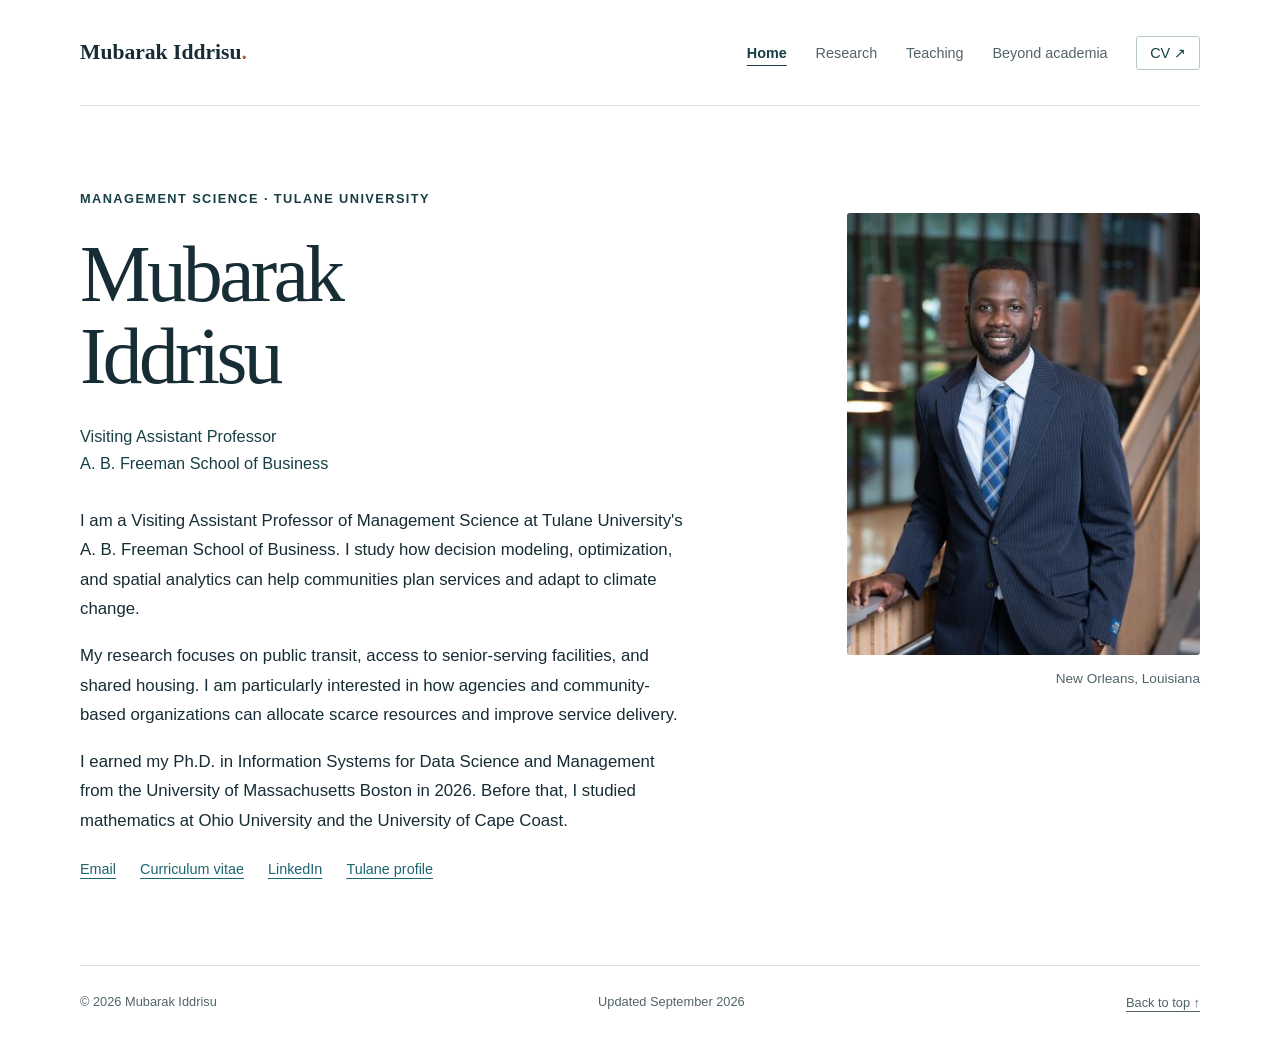
==== index.html @ e4997636 "Add files via upload" ====
<!doctype html>
<html lang="en">
<head>
  <meta charset="utf-8">
  <meta name="viewport" content="width=device-width, initial-scale=1">
  <title>Mubarak Iddrisu | Research &amp; Teaching</title>
  <meta name="description" content="Mubarak Iddrisu is a Visiting Assistant Professor of Management Science at Tulane University. Research in decision modeling, climate adaptation, transit accessibility, and shared housing.">
  <meta name="theme-color" content="#173f45">
  <link rel="icon" type="image/svg+xml" href="data:image/svg+xml,%3Csvg xmlns='http://www.w3.org/2000/svg' viewBox='0 0 32 32'%3E%3Crect width='32' height='32' rx='5' fill='%23173f45'/%3E%3Ctext x='16' y='22' text-anchor='middle' font-family='Georgia' font-size='19' fill='white'%3EM%3C/text%3E%3C/svg%3E">
  <link rel="stylesheet" href="styles.css">
  <script defer src="app.js"></script>
</head>
<body data-page="home">
  <a class="skip-link" href="#main">Skip to content</a>
  <header class="site-header">
    <a class="wordmark" href="index.html" aria-label="Mubarak Iddrisu, home">Mubarak Iddrisu<span class="wordmark-period">.</span></a>
    <nav aria-label="Main navigation">
      <a href="index.html" aria-current="page">Home</a><a href="research.html">Research</a><a href="teaching.html">Teaching</a><a href="hobbies.html">Beyond academia</a>
      <a class="nav-cv" href="Mubarak-Iddrisu-CV.pdf">CV <span aria-hidden="true">↗</span></a>
    </nav>
  </header>
  <main id="main">
    <section class="intro" id="about" aria-labelledby="name">
      <div class="intro-copy">
        <p class="eyebrow">Management science · Tulane University</p>
        <h1 id="name">Mubarak<br> Iddrisu</h1>
        <p class="role">Visiting Assistant Professor<br>A. B. Freeman School of Business</p>
        <div id="biography">
          <p>I study how decision modeling, optimization, and spatial analytics can help communities plan services and adapt to climate change.</p>
          <p>My research focuses on public transit, access to senior-serving facilities, and shared housing. I earned my Ph.D. from the University of Massachusetts Boston in 2026.</p>
        </div>
        <div class="contact-links" id="contact-links"><a href="mailto:middrisu@tulane.edu">Email</a><a href="https://freeman.tulane.edu/faculty-research/management-science/mubarak-iddrisu">Tulane profile</a><a href="Mubarak-Iddrisu-CV.pdf">Curriculum vitae</a></div>
      </div>
      <figure class="portrait-block"><img src="portrait.jpg" width="720" height="900" alt="Mubarak Iddrisu" fetchpriority="high"><figcaption>New Orleans, Louisiana</figcaption></figure>
    </section>
    <noscript><p class="noscript">For my complete research and teaching record, <a href="Mubarak-Iddrisu-CV.pdf">download my CV</a>. Enable JavaScript to view all page content.</p></noscript>
    <p id="content-error" class="noscript" role="status" hidden>Some content could not be loaded. Please refresh, or <a href="Mubarak-Iddrisu-CV.pdf">read my CV</a>.</p>
  </main>
  <footer><p>© <span id="copyright-year">2026</span> Mubarak Iddrisu</p><p id="updated">Updated September 2026</p><a href="#main">Back to top ↑</a></footer>
</body>
</html>
---- styles.css ----
:root{color-scheme:light;--ink:#172d35;--accent:#173f45;--link:#1d6571;--muted:#52636a;--line:#dce2e4;--paper:#fff;--wash:#f3f6f7;font-family:Arial,Helvetica,sans-serif;font-size:16px;color:var(--ink);background:var(--paper)}
*{box-sizing:border-box}html{scroll-behavior:smooth;scroll-padding-top:2rem}body{margin:0}a{color:var(--link);text-decoration-thickness:1px;text-underline-offset:4px}a:hover{color:var(--ink)}a:focus-visible,button:focus-visible,summary:focus-visible{outline:3px solid #bb713b;outline-offset:5px}p{margin:0 0 1.1rem;line-height:1.75}button{font:inherit}.skip-link{position:absolute;left:1rem;top:-5rem;z-index:5;padding:.8rem;background:#fff}.skip-link:focus{top:.6rem}.site-header,main,footer{width:min(1120px,calc(100% - 80px));margin-inline:auto}.site-header{display:flex;align-items:center;justify-content:space-between;gap:2rem;min-height:106px;border-bottom:1px solid var(--line)}.wordmark{font-family:Georgia,serif;font-size:1.35rem;font-weight:bold;text-decoration:none;color:var(--ink);white-space:nowrap}.wordmark-period{color:#ae622c}nav{display:flex;align-items:center;gap:1.8rem;flex-wrap:wrap}nav a{color:var(--muted);text-decoration:none;font-size:.9rem;padding:.4rem 0}nav a:hover,nav a[aria-current="page"]{color:var(--accent);text-decoration:underline}nav .nav-cv{color:var(--accent);border:1px solid #b6c8cc;padding:.5rem .8rem;border-radius:3px}.intro{display:grid;grid-template-columns:minmax(0,1.5fr) minmax(0,.8fr);gap:6.5rem;align-items:start;padding:82px 0 88px}.eyebrow{font-size:.8rem;letter-spacing:.11em;text-transform:uppercase;font-weight:600;color:var(--accent);margin:0 0 1.5rem}h1,h2,h3{font-family:Georgia,'Times New Roman',serif;font-weight:400}h1{font-size:clamp(3.5rem,6.2vw,5.1rem);line-height:1.03;letter-spacing:-.045em;margin:0 0 1.6rem}h2{font-size:2.45rem;line-height:1.15;letter-spacing:-.025em;margin:0}h3{font-size:1.3rem;line-height:1.45;margin:0 0 .7rem}.role{font-size:1.02rem;line-height:1.65;color:var(--accent);margin-bottom:1.8rem}#biography{max-width:605px;font-size:1.05rem}.contact-links{display:flex;flex-wrap:wrap;gap:.8rem 1.5rem;margin-top:1.6rem;font-size:.9rem}.portrait-block{margin:25px 0 0}.portrait-block img{display:block;width:100%;height:auto;aspect-ratio:4/5;object-fit:cover;object-position:center 34%;border-radius:3px}.portrait-block figcaption{font-size:.85rem;color:var(--muted);margin-top:1rem;text-align:right}.content-section{display:grid;grid-template-columns:230px minmax(0,1fr);gap:50px;border-top:1px solid var(--line);padding:60px 0 66px}.section-index{color:var(--muted);font-size:.8rem;letter-spacing:.1em;margin-bottom:1rem}.section-intro{font-size:1.075rem;margin-bottom:2rem;max-width:730px}.research-group+.research-group{margin-top:2.5rem}.group-label{font-family:Arial,Helvetica,sans-serif;font-size:.82rem;letter-spacing:.07em;text-transform:uppercase;color:var(--accent);font-weight:600;margin-bottom:1.4rem}.paper{margin-bottom:1.8rem;padding-bottom:1.6rem;border-bottom:1px solid var(--line)}.paper:last-child{margin-bottom:0;padding-bottom:0;border-bottom:0}.paper h3{font-family:Georgia,serif;font-size:1.18rem;line-height:1.55;font-weight:400;margin:0 0 .5rem}.paper .authors{font-size:.92rem;line-height:1.6;color:var(--muted);margin:0 0 .3rem}.paper .paper-meta{font-size:.85rem;color:var(--accent);margin:0;line-height:1.5}.current-courses{border-left:3px solid var(--accent);padding:4px 0 4px 1.5rem;margin-bottom:2.6rem}.institution-heading{display:flex;flex-wrap:wrap;align-items:baseline;justify-content:space-between;gap:.4rem 1rem;margin-bottom:1rem}.institution-heading h2{margin:0}.term{font-size:.85rem;color:var(--muted)}.course-list{list-style:none;padding:0;margin:0}.course-list li{margin-bottom:1rem;line-height:1.6}.course-list li:last-child{margin-bottom:0}.course-code{color:var(--accent);font-size:.85rem;display:inline-block;margin-right:.5rem}.course-title{font-size:1rem}.course-meta{display:block;font-size:.875rem;color:var(--muted);line-height:1.6;margin-top:.15rem}.teaching-history summary{font-family:Georgia,serif;font-size:1.4rem;cursor:pointer;padding:.2rem 0 1.4rem}.past-institution{padding:1.6rem 0;border-top:1px solid var(--line)}.past-institution:last-child{padding-bottom:0}.reviews{background:var(--wash);border-top:2px solid var(--accent);padding:1.6rem 1.8rem;margin-top:2.5rem}.reviews-heading{display:flex;align-items:baseline;justify-content:space-between;gap:1rem;flex-wrap:wrap}.reviews-heading button{background:var(--paper);color:var(--accent);border:1px solid #8aa6ae;border-radius:3px;padding:.55rem .7rem;font-size:.875rem;cursor:pointer}.reviews-heading button:hover{background:#e5ecef}.review-context{font-size:.85rem;color:var(--muted)}.reviews figure{margin:0}.reviews blockquote{font-family:Georgia,serif;font-size:1.18rem;line-height:1.75;margin:1.4rem 0 1rem}.reviews figcaption{font-size:.875rem;color:var(--muted)}.interest{display:grid;grid-template-columns:135px minmax(0,1fr);gap:1.5rem;padding:1.5rem 0;border-top:1px solid var(--line)}.interest h2{font-size:1.2rem}.interest p{margin:0;font-size:1rem}.interest:first-child{padding-top:0;border-top:0}.noscript{padding:1.5rem;background:var(--wash)}footer{display:flex;align-items:center;justify-content:space-between;flex-wrap:wrap;gap:.5rem 1.5rem;border-top:1px solid var(--line);padding:1.6rem 0 2.5rem;color:var(--muted);font-size:.8rem}footer p{margin:0}footer a{color:var(--muted)}[hidden]{display:none!important}
@media(min-width:1100px){.section-heading{align-self:start;position:sticky;top:2rem}}
@media(max-width:950px){.site-header{align-items:flex-start;flex-direction:column;gap:1rem;padding:1.5rem 0}nav{gap:1.2rem}.intro{gap:3rem;padding:55px 0 60px;grid-template-columns:minmax(0,1.45fr) minmax(0,.8fr)}.content-section{grid-template-columns:180px minmax(0,1fr);gap:30px}.interest{grid-template-columns:1fr;gap:.2rem}}
@media(max-width:640px){.site-header,main,footer{width:calc(100% - 40px)}nav{gap:.45rem 1.05rem}nav a{font-size:.875rem}.intro{display:flex;flex-direction:column;gap:2rem;padding:40px 0 44px}h1{font-size:3.7rem}h1 br{display:none}h1 br:after{content:' '}.portrait-block{order:-1;align-self:flex-start;width:140px;margin:0}.portrait-block img{aspect-ratio:1;object-position:center 28%;border-radius:50%}.portrait-block figcaption{display:none}.eyebrow{font-size:.78rem;line-height:1.6;margin-bottom:1rem}.content-section{display:block;padding:36px 0 40px}.section-heading{margin-bottom:1.8rem;display:flex;align-items:baseline;gap:1rem}.section-index{margin:0}h2{font-size:2rem}h2 br{display:none}h2 br:after{content:' '}.reviews{padding:1.25rem}.section-intro{font-size:1rem}.interest{padding:1.2rem 0}.interest h2{margin-bottom:.45rem}.institution-heading{display:block}.institution-heading .term{display:block;margin-top:.35rem}footer{font-size:.8rem;display:block}footer>*{display:block;margin-bottom:.6rem}}
@media(prefers-reduced-motion:reduce){html{scroll-behavior:auto}}

/* Separate pages share a consistent reading width and navigation. */
body{min-height:100vh;display:flex;flex-direction:column}main{flex:1}.page-section{max-width:800px;margin:0 auto;padding:60px 0 72px}.page-heading{margin-bottom:2.5rem}.page-heading .eyebrow{margin-bottom:1rem}.page-heading h1{font-size:clamp(2.6rem,5vw,3.6rem);line-height:1.12;letter-spacing:-.035em;margin:0}.page-section .section-intro{max-width:none}.page-section .group-label{font-size:.85rem;line-height:1.5;letter-spacing:.07em}.institution-heading h2{font-size:1.3rem;line-height:1.45;letter-spacing:0}.interest h2{font-size:1.2rem;line-height:1.45;letter-spacing:0}.reviews-heading h2{font-size:1.3rem;line-height:1.45;letter-spacing:0;margin:0 0 .7rem}nav a[aria-current="page"]{font-weight:600;text-decoration:underline;text-underline-offset:7px}
@media(max-width:640px){.page-section{padding:38px 0 44px}.page-heading{margin-bottom:1.8rem}.page-heading h1{font-size:2.6rem}}

/* Selected evaluation comments are grouped for comfortable reading. */
.reviews{margin:0 0 2.5rem}.reviews .review-item{padding:1.1rem 0;border-top:1px solid #d5dfe2}.reviews .review-item:first-child{border-top:0;padding-top:.2rem}.reviews .review-item:last-child{padding-bottom:.2rem}.reviews .review-item blockquote{font-size:1.075rem;line-height:1.7;margin:0 0 .7rem}.reviews .review-item figcaption{font-size:.82rem;line-height:1.6}
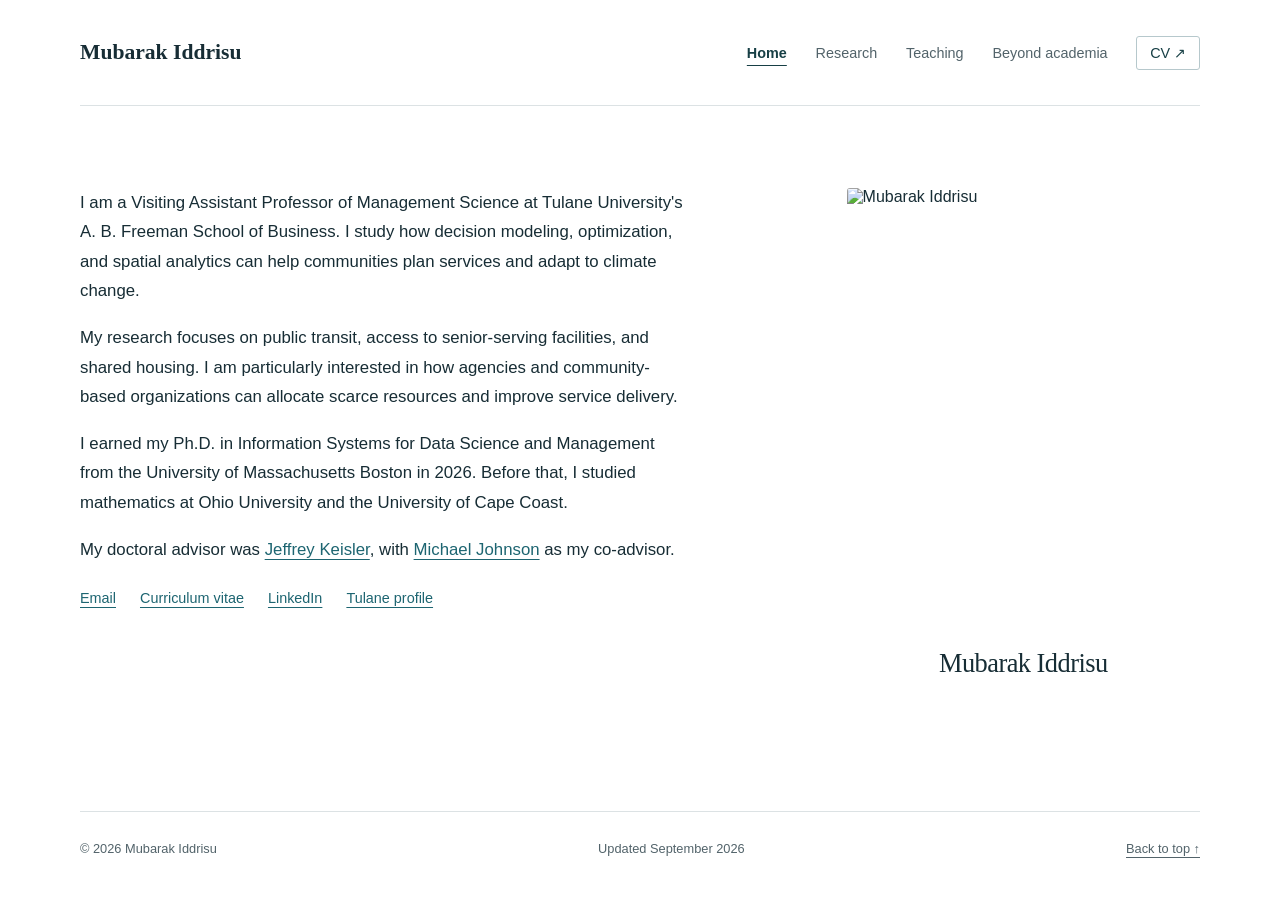
==== commit 92008485: "Add files via upload" ====
--- a/index.html
+++ b/index.html
@@ -7,13 +7,13 @@
   <meta name="description" content="Mubarak Iddrisu is a Visiting Assistant Professor of Management Science at Tulane University. Research in decision modeling, climate adaptation, transit accessibility, and shared housing.">
   <meta name="theme-color" content="#173f45">
   <link rel="icon" type="image/svg+xml" href="data:image/svg+xml,%3Csvg xmlns='http://www.w3.org/2000/svg' viewBox='0 0 32 32'%3E%3Crect width='32' height='32' rx='5' fill='%23173f45'/%3E%3Ctext x='16' y='22' text-anchor='middle' font-family='Georgia' font-size='19' fill='white'%3EM%3C/text%3E%3C/svg%3E">
-  <link rel="stylesheet" href="styles.css">
-  <script defer src="app.js"></script>
+  <link rel="stylesheet" href="styles.css?v=20260919c">
+  <script defer src="app.js?v=20260919c"></script>
 </head>
 <body data-page="home">
   <a class="skip-link" href="#main">Skip to content</a>
   <header class="site-header">
-    <a class="wordmark" href="index.html" aria-label="Mubarak Iddrisu, home">Mubarak Iddrisu<span class="wordmark-period">.</span></a>
+    <a class="wordmark" href="index.html" aria-label="Mubarak Iddrisu, home">Mubarak Iddrisu</a>
     <nav aria-label="Main navigation">
       <a href="index.html" aria-current="page">Home</a><a href="research.html">Research</a><a href="teaching.html">Teaching</a><a href="hobbies.html">Beyond academia</a>
       <a class="nav-cv" href="Mubarak-Iddrisu-CV.pdf">CV <span aria-hidden="true">↗</span></a>
@@ -22,16 +22,15 @@
   <main id="main">
     <section class="intro" id="about" aria-labelledby="name">
       <div class="intro-copy">
-        <p class="eyebrow">Management science · Tulane University</p>
-        <h1 id="name">Mubarak<br> Iddrisu</h1>
-        <p class="role">Visiting Assistant Professor<br>A. B. Freeman School of Business</p>
         <div id="biography">
-          <p>I study how decision modeling, optimization, and spatial analytics can help communities plan services and adapt to climate change.</p>
-          <p>My research focuses on public transit, access to senior-serving facilities, and shared housing. I earned my Ph.D. from the University of Massachusetts Boston in 2026.</p>
+          <p>I am a Visiting Assistant Professor of Management Science at Tulane University's A. B. Freeman School of Business. I study how decision modeling, optimization, and spatial analytics can help communities plan services and adapt to climate change.</p>
+          <p>My research focuses on public transit, access to senior-serving facilities, and shared housing. I am particularly interested in how agencies and community-based organizations can allocate scarce resources and improve service delivery.</p>
+          <p>I earned my Ph.D. in Information Systems for Data Science and Management from the University of Massachusetts Boston in 2026. Before that, I studied mathematics at Ohio University and the University of Cape Coast.</p>
+          <p>My doctoral advisor was <a href="https://www.umb.edu/directory/jeffkeisler/">Jeffrey Keisler</a>, with <a href="https://www.umb.edu/directory/michaeljohnson/">Michael Johnson</a> as my co-advisor.</p>
         </div>
         <div class="contact-links" id="contact-links"><a href="mailto:middrisu@tulane.edu">Email</a><a href="https://freeman.tulane.edu/faculty-research/management-science/mubarak-iddrisu">Tulane profile</a><a href="Mubarak-Iddrisu-CV.pdf">Curriculum vitae</a></div>
       </div>
-      <figure class="portrait-block"><img src="portrait.jpg" width="720" height="900" alt="Mubarak Iddrisu" fetchpriority="high"><figcaption>New Orleans, Louisiana</figcaption></figure>
+      <figure class="portrait-block"><img src="portrait.jpg" width="720" height="900" alt="Mubarak Iddrisu" fetchpriority="high"><figcaption><h1 id="name">Mubarak Iddrisu</h1></figcaption></figure>
     </section>
     <noscript><p class="noscript">For my complete research and teaching record, <a href="Mubarak-Iddrisu-CV.pdf">download my CV</a>. Enable JavaScript to view all page content.</p></noscript>
     <p id="content-error" class="noscript" role="status" hidden>Some content could not be loaded. Please refresh, or <a href="Mubarak-Iddrisu-CV.pdf">read my CV</a>.</p>
--- a/styles.css
+++ b/styles.css
@@ -1,8 +1,8 @@
 :root{color-scheme:light;--ink:#172d35;--accent:#173f45;--link:#1d6571;--muted:#52636a;--line:#dce2e4;--paper:#fff;--wash:#f3f6f7;font-family:Arial,Helvetica,sans-serif;font-size:16px;color:var(--ink);background:var(--paper)}
-*{box-sizing:border-box}html{scroll-behavior:smooth;scroll-padding-top:2rem}body{margin:0}a{color:var(--link);text-decoration-thickness:1px;text-underline-offset:4px}a:hover{color:var(--ink)}a:focus-visible,button:focus-visible,summary:focus-visible{outline:3px solid #bb713b;outline-offset:5px}p{margin:0 0 1.1rem;line-height:1.75}button{font:inherit}.skip-link{position:absolute;left:1rem;top:-5rem;z-index:5;padding:.8rem;background:#fff}.skip-link:focus{top:.6rem}.site-header,main,footer{width:min(1120px,calc(100% - 80px));margin-inline:auto}.site-header{display:flex;align-items:center;justify-content:space-between;gap:2rem;min-height:106px;border-bottom:1px solid var(--line)}.wordmark{font-family:Georgia,serif;font-size:1.35rem;font-weight:bold;text-decoration:none;color:var(--ink);white-space:nowrap}.wordmark-period{color:#ae622c}nav{display:flex;align-items:center;gap:1.8rem;flex-wrap:wrap}nav a{color:var(--muted);text-decoration:none;font-size:.9rem;padding:.4rem 0}nav a:hover,nav a[aria-current="page"]{color:var(--accent);text-decoration:underline}nav .nav-cv{color:var(--accent);border:1px solid #b6c8cc;padding:.5rem .8rem;border-radius:3px}.intro{display:grid;grid-template-columns:minmax(0,1.5fr) minmax(0,.8fr);gap:6.5rem;align-items:start;padding:82px 0 88px}.eyebrow{font-size:.8rem;letter-spacing:.11em;text-transform:uppercase;font-weight:600;color:var(--accent);margin:0 0 1.5rem}h1,h2,h3{font-family:Georgia,'Times New Roman',serif;font-weight:400}h1{font-size:clamp(3.5rem,6.2vw,5.1rem);line-height:1.03;letter-spacing:-.045em;margin:0 0 1.6rem}h2{font-size:2.45rem;line-height:1.15;letter-spacing:-.025em;margin:0}h3{font-size:1.3rem;line-height:1.45;margin:0 0 .7rem}.role{font-size:1.02rem;line-height:1.65;color:var(--accent);margin-bottom:1.8rem}#biography{max-width:605px;font-size:1.05rem}.contact-links{display:flex;flex-wrap:wrap;gap:.8rem 1.5rem;margin-top:1.6rem;font-size:.9rem}.portrait-block{margin:25px 0 0}.portrait-block img{display:block;width:100%;height:auto;aspect-ratio:4/5;object-fit:cover;object-position:center 34%;border-radius:3px}.portrait-block figcaption{font-size:.85rem;color:var(--muted);margin-top:1rem;text-align:right}.content-section{display:grid;grid-template-columns:230px minmax(0,1fr);gap:50px;border-top:1px solid var(--line);padding:60px 0 66px}.section-index{color:var(--muted);font-size:.8rem;letter-spacing:.1em;margin-bottom:1rem}.section-intro{font-size:1.075rem;margin-bottom:2rem;max-width:730px}.research-group+.research-group{margin-top:2.5rem}.group-label{font-family:Arial,Helvetica,sans-serif;font-size:.82rem;letter-spacing:.07em;text-transform:uppercase;color:var(--accent);font-weight:600;margin-bottom:1.4rem}.paper{margin-bottom:1.8rem;padding-bottom:1.6rem;border-bottom:1px solid var(--line)}.paper:last-child{margin-bottom:0;padding-bottom:0;border-bottom:0}.paper h3{font-family:Georgia,serif;font-size:1.18rem;line-height:1.55;font-weight:400;margin:0 0 .5rem}.paper .authors{font-size:.92rem;line-height:1.6;color:var(--muted);margin:0 0 .3rem}.paper .paper-meta{font-size:.85rem;color:var(--accent);margin:0;line-height:1.5}.current-courses{border-left:3px solid var(--accent);padding:4px 0 4px 1.5rem;margin-bottom:2.6rem}.institution-heading{display:flex;flex-wrap:wrap;align-items:baseline;justify-content:space-between;gap:.4rem 1rem;margin-bottom:1rem}.institution-heading h2{margin:0}.term{font-size:.85rem;color:var(--muted)}.course-list{list-style:none;padding:0;margin:0}.course-list li{margin-bottom:1rem;line-height:1.6}.course-list li:last-child{margin-bottom:0}.course-code{color:var(--accent);font-size:.85rem;display:inline-block;margin-right:.5rem}.course-title{font-size:1rem}.course-meta{display:block;font-size:.875rem;color:var(--muted);line-height:1.6;margin-top:.15rem}.teaching-history summary{font-family:Georgia,serif;font-size:1.4rem;cursor:pointer;padding:.2rem 0 1.4rem}.past-institution{padding:1.6rem 0;border-top:1px solid var(--line)}.past-institution:last-child{padding-bottom:0}.reviews{background:var(--wash);border-top:2px solid var(--accent);padding:1.6rem 1.8rem;margin-top:2.5rem}.reviews-heading{display:flex;align-items:baseline;justify-content:space-between;gap:1rem;flex-wrap:wrap}.reviews-heading button{background:var(--paper);color:var(--accent);border:1px solid #8aa6ae;border-radius:3px;padding:.55rem .7rem;font-size:.875rem;cursor:pointer}.reviews-heading button:hover{background:#e5ecef}.review-context{font-size:.85rem;color:var(--muted)}.reviews figure{margin:0}.reviews blockquote{font-family:Georgia,serif;font-size:1.18rem;line-height:1.75;margin:1.4rem 0 1rem}.reviews figcaption{font-size:.875rem;color:var(--muted)}.interest{display:grid;grid-template-columns:135px minmax(0,1fr);gap:1.5rem;padding:1.5rem 0;border-top:1px solid var(--line)}.interest h2{font-size:1.2rem}.interest p{margin:0;font-size:1rem}.interest:first-child{padding-top:0;border-top:0}.noscript{padding:1.5rem;background:var(--wash)}footer{display:flex;align-items:center;justify-content:space-between;flex-wrap:wrap;gap:.5rem 1.5rem;border-top:1px solid var(--line);padding:1.6rem 0 2.5rem;color:var(--muted);font-size:.8rem}footer p{margin:0}footer a{color:var(--muted)}[hidden]{display:none!important}
+*{box-sizing:border-box}html{scroll-behavior:smooth;scroll-padding-top:2rem}body{margin:0}a{color:var(--link);text-decoration-thickness:1px;text-underline-offset:4px}a:hover{color:var(--ink)}a:focus-visible,button:focus-visible,summary:focus-visible{outline:3px solid #bb713b;outline-offset:5px}p{margin:0 0 1.1rem;line-height:1.75}button{font:inherit}.skip-link{position:absolute;left:1rem;top:-5rem;z-index:5;padding:.8rem;background:#fff}.skip-link:focus{top:.6rem}.site-header,main,footer{width:min(1120px,calc(100% - 80px));margin-inline:auto}.site-header{display:flex;align-items:center;justify-content:space-between;gap:2rem;min-height:106px;border-bottom:1px solid var(--line)}.wordmark{font-family:Georgia,serif;font-size:1.35rem;font-weight:bold;text-decoration:none;color:var(--ink);white-space:nowrap}nav{display:flex;align-items:center;gap:1.8rem;flex-wrap:wrap}nav a{color:var(--muted);text-decoration:none;font-size:.9rem;padding:.4rem 0}nav a:hover,nav a[aria-current="page"]{color:var(--accent);text-decoration:underline}nav .nav-cv{color:var(--accent);border:1px solid #b6c8cc;padding:.5rem .8rem;border-radius:3px}.intro{display:grid;grid-template-columns:minmax(0,1.5fr) minmax(0,.8fr);gap:6.5rem;align-items:start;padding:82px 0 88px}.eyebrow{font-size:.8rem;letter-spacing:.11em;text-transform:uppercase;font-weight:600;color:var(--accent);margin:0 0 1.5rem}h1,h2,h3{font-family:Georgia,'Times New Roman',serif;font-weight:400}h1{font-size:clamp(3.5rem,6.2vw,5.1rem);line-height:1.03;letter-spacing:-.045em;margin:0 0 1.6rem}h2{font-size:2.45rem;line-height:1.15;letter-spacing:-.025em;margin:0}h3{font-size:1.3rem;line-height:1.45;margin:0 0 .7rem}.role{font-size:1.02rem;line-height:1.65;color:var(--accent);margin-bottom:1.8rem}#biography{max-width:605px;font-size:1.05rem}.contact-links{display:flex;flex-wrap:wrap;gap:.8rem 1.5rem;margin-top:1.6rem;font-size:.9rem}.portrait-block{margin:0}.portrait-block img{display:block;width:100%;height:auto;aspect-ratio:4/5;object-fit:cover;object-position:center 34%;border-radius:3px}.portrait-block figcaption{margin-top:1rem;text-align:center}.portrait-block figcaption h1{font-size:1.65rem;line-height:1.3;letter-spacing:-.02em;margin:0}.content-section{display:grid;grid-template-columns:230px minmax(0,1fr);gap:50px;border-top:1px solid var(--line);padding:60px 0 66px}.section-index{color:var(--muted);font-size:.8rem;letter-spacing:.1em;margin-bottom:1rem}.section-intro{font-size:1.075rem;margin-bottom:2rem;max-width:730px}.research-group+.research-group{margin-top:2.5rem}.group-label{font-family:Arial,Helvetica,sans-serif;font-size:.82rem;letter-spacing:.07em;text-transform:uppercase;color:var(--accent);font-weight:600;margin-bottom:1.4rem}.paper{margin-bottom:1.8rem;padding-bottom:1.6rem;border-bottom:1px solid var(--line)}.paper:last-child{margin-bottom:0;padding-bottom:0;border-bottom:0}.paper h3{font-family:Georgia,serif;font-size:1.18rem;line-height:1.55;font-weight:400;margin:0 0 .5rem}.paper .authors{font-size:.92rem;line-height:1.6;color:var(--muted);margin:0 0 .3rem}.paper .paper-meta{font-size:.85rem;color:var(--accent);margin:0;line-height:1.5}.current-courses{border-left:3px solid var(--accent);padding:4px 0 4px 1.5rem;margin-bottom:2.6rem}.institution-heading{display:flex;flex-wrap:wrap;align-items:baseline;justify-content:space-between;gap:.4rem 1rem;margin-bottom:1rem}.institution-heading h2{margin:0}.term{font-size:.85rem;color:var(--muted)}.course-list{list-style:none;padding:0;margin:0}.course-list li{margin-bottom:1rem;line-height:1.6}.course-list li:last-child{margin-bottom:0}.course-code{color:var(--accent);font-size:.85rem;display:inline-block;margin-right:.5rem}.course-title{font-size:1rem}.course-meta{display:block;font-size:.875rem;color:var(--muted);line-height:1.6;margin-top:.15rem}.teaching-history summary{font-family:Georgia,serif;font-size:1.4rem;cursor:pointer;padding:.2rem 0 1.4rem}.past-institution{padding:1.6rem 0;border-top:1px solid var(--line)}.past-institution:last-child{padding-bottom:0}.reviews{background:var(--wash);border-top:2px solid var(--accent);padding:1.6rem 1.8rem;margin-top:2.5rem}.reviews-heading{display:flex;align-items:baseline;justify-content:space-between;gap:1rem;flex-wrap:wrap}.reviews-heading button{background:var(--paper);color:var(--accent);border:1px solid #8aa6ae;border-radius:3px;padding:.55rem .7rem;font-size:.875rem;cursor:pointer}.reviews-heading button:hover{background:#e5ecef}.review-context{font-size:.85rem;color:var(--muted)}.reviews figure{margin:0}.reviews blockquote{font-family:Georgia,serif;font-size:1.18rem;line-height:1.75;margin:1.4rem 0 1rem}.reviews figcaption{font-size:.875rem;color:var(--muted)}.interest{display:grid;grid-template-columns:135px minmax(0,1fr);gap:1.5rem;padding:1.5rem 0;border-top:1px solid var(--line)}.interest h2{font-size:1.2rem}.interest p{margin:0;font-size:1rem}.interest:first-child{padding-top:0;border-top:0}.noscript{padding:1.5rem;background:var(--wash)}footer{display:flex;align-items:center;justify-content:space-between;flex-wrap:wrap;gap:.5rem 1.5rem;border-top:1px solid var(--line);padding:1.6rem 0 2.5rem;color:var(--muted);font-size:.8rem}footer p{margin:0}footer a{color:var(--muted)}[hidden]{display:none!important}
 @media(min-width:1100px){.section-heading{align-self:start;position:sticky;top:2rem}}
 @media(max-width:950px){.site-header{align-items:flex-start;flex-direction:column;gap:1rem;padding:1.5rem 0}nav{gap:1.2rem}.intro{gap:3rem;padding:55px 0 60px;grid-template-columns:minmax(0,1.45fr) minmax(0,.8fr)}.content-section{grid-template-columns:180px minmax(0,1fr);gap:30px}.interest{grid-template-columns:1fr;gap:.2rem}}
-@media(max-width:640px){.site-header,main,footer{width:calc(100% - 40px)}nav{gap:.45rem 1.05rem}nav a{font-size:.875rem}.intro{display:flex;flex-direction:column;gap:2rem;padding:40px 0 44px}h1{font-size:3.7rem}h1 br{display:none}h1 br:after{content:' '}.portrait-block{order:-1;align-self:flex-start;width:140px;margin:0}.portrait-block img{aspect-ratio:1;object-position:center 28%;border-radius:50%}.portrait-block figcaption{display:none}.eyebrow{font-size:.78rem;line-height:1.6;margin-bottom:1rem}.content-section{display:block;padding:36px 0 40px}.section-heading{margin-bottom:1.8rem;display:flex;align-items:baseline;gap:1rem}.section-index{margin:0}h2{font-size:2rem}h2 br{display:none}h2 br:after{content:' '}.reviews{padding:1.25rem}.section-intro{font-size:1rem}.interest{padding:1.2rem 0}.interest h2{margin-bottom:.45rem}.institution-heading{display:block}.institution-heading .term{display:block;margin-top:.35rem}footer{font-size:.8rem;display:block}footer>*{display:block;margin-bottom:.6rem}}
+@media(max-width:640px){.site-header,main,footer{width:calc(100% - 40px)}nav{gap:.45rem 1.05rem}nav a{font-size:.875rem}.intro{display:flex;flex-direction:column;gap:2rem;padding:40px 0 44px}h1{font-size:3.7rem}h1 br{display:none}h1 br:after{content:' '}.portrait-block{order:-1;align-self:flex-start;width:140px;margin:0}.portrait-block img{aspect-ratio:1;object-position:center 28%;border-radius:50%}.portrait-block figcaption{display:block;margin-top:.7rem}.portrait-block figcaption h1{font-size:1.1rem}.eyebrow{font-size:.78rem;line-height:1.6;margin-bottom:1rem}.content-section{display:block;padding:36px 0 40px}.section-heading{margin-bottom:1.8rem;display:flex;align-items:baseline;gap:1rem}.section-index{margin:0}h2{font-size:2rem}h2 br{display:none}h2 br:after{content:' '}.reviews{padding:1.25rem}.section-intro{font-size:1rem}.interest{padding:1.2rem 0}.interest h2{margin-bottom:.45rem}.institution-heading{display:block}.institution-heading .term{display:block;margin-top:.35rem}footer{font-size:.8rem;display:block}footer>*{display:block;margin-bottom:.6rem}}
 @media(prefers-reduced-motion:reduce){html{scroll-behavior:auto}}
 
 /* Separate pages share a consistent reading width and navigation. */
@@ -11,3 +11,6 @@
 
 /* Selected evaluation comments are grouped for comfortable reading. */
 .reviews{margin:0 0 2.5rem}.reviews .review-item{padding:1.1rem 0;border-top:1px solid #d5dfe2}.reviews .review-item:first-child{border-top:0;padding-top:.2rem}.reviews .review-item:last-child{padding-bottom:.2rem}.reviews .review-item blockquote{font-size:1.075rem;line-height:1.7;margin:0 0 .7rem}.reviews .review-item figcaption{font-size:.82rem;line-height:1.6}
+
+/* Course history precedes the optional student feedback. */
+.teaching-history{margin-bottom:2.5rem}.teaching-history .group-label{margin-bottom:1rem}
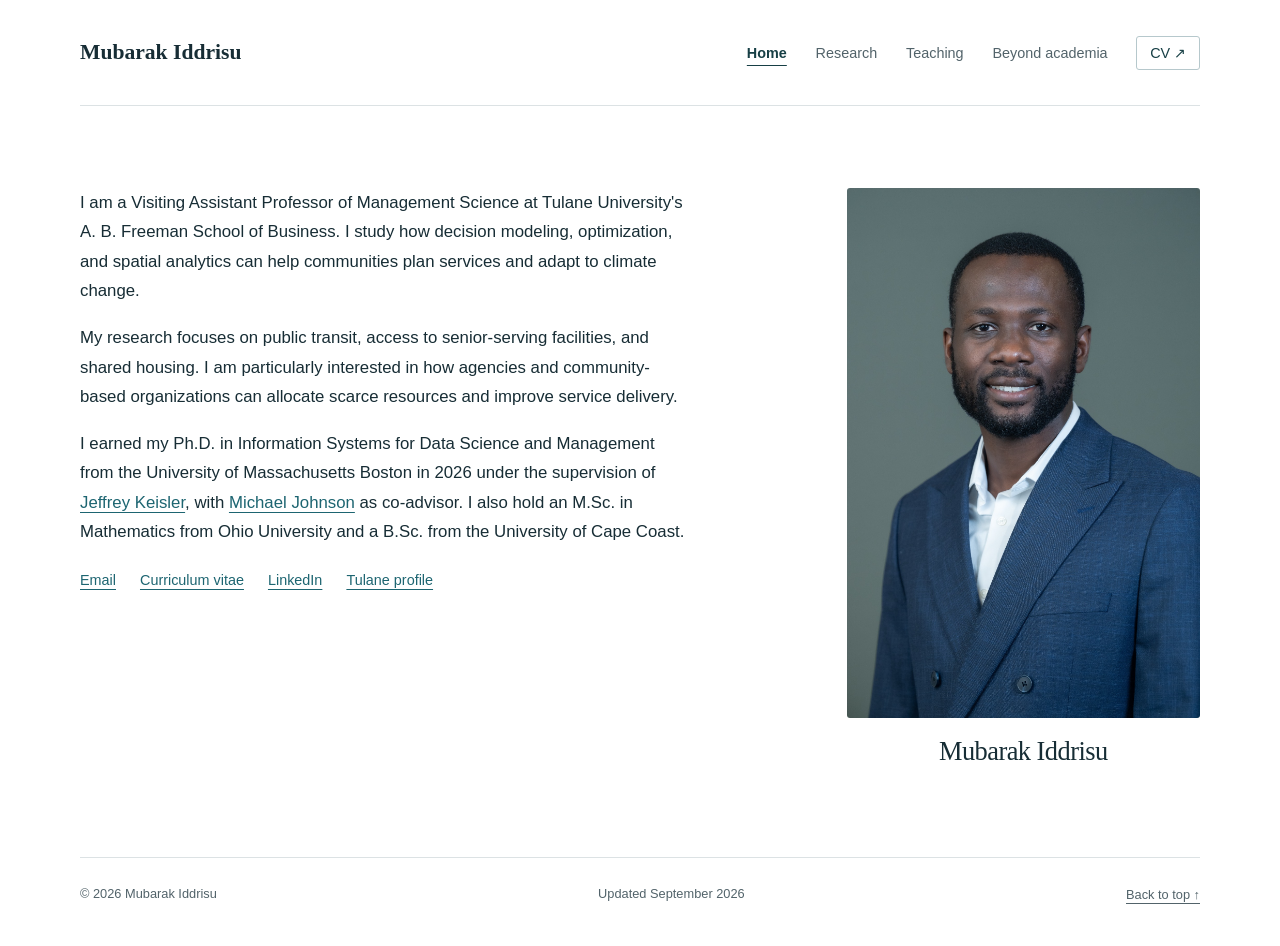
==== commit 0e7b491d: "Add files via upload" ====
--- a/index.html
+++ b/index.html
@@ -7,8 +7,8 @@
   <meta name="description" content="Mubarak Iddrisu is a Visiting Assistant Professor of Management Science at Tulane University. Research in decision modeling, climate adaptation, transit accessibility, and shared housing.">
   <meta name="theme-color" content="#173f45">
   <link rel="icon" type="image/svg+xml" href="data:image/svg+xml,%3Csvg xmlns='http://www.w3.org/2000/svg' viewBox='0 0 32 32'%3E%3Crect width='32' height='32' rx='5' fill='%23173f45'/%3E%3Ctext x='16' y='22' text-anchor='middle' font-family='Georgia' font-size='19' fill='white'%3EM%3C/text%3E%3C/svg%3E">
-  <link rel="stylesheet" href="styles.css?v=20260919c">
-  <script defer src="app.js?v=20260919c"></script>
+  <link rel="stylesheet" href="styles.css?v=20260919f">
+  <script defer src="app.js?v=20260919f"></script>
 </head>
 <body data-page="home">
   <a class="skip-link" href="#main">Skip to content</a>
@@ -16,24 +16,23 @@
     <a class="wordmark" href="index.html" aria-label="Mubarak Iddrisu, home">Mubarak Iddrisu</a>
     <nav aria-label="Main navigation">
       <a href="index.html" aria-current="page">Home</a><a href="research.html">Research</a><a href="teaching.html">Teaching</a><a href="hobbies.html">Beyond academia</a>
-      <a class="nav-cv" href="Mubarak-Iddrisu-CV.pdf">CV <span aria-hidden="true">↗</span></a>
+      <a class="nav-cv" href="Mubarak-Iddrisu-CV.pdf" target="_blank" rel="noopener noreferrer">CV <span aria-hidden="true">↗</span></a>
     </nav>
   </header>
   <main id="main">
     <section class="intro" id="about" aria-labelledby="name">
       <div class="intro-copy">
         <div id="biography">
-          <p>I am a Visiting Assistant Professor of Management Science at Tulane University's A. B. Freeman School of Business. I study how decision modeling, optimization, and spatial analytics can help communities plan services and adapt to climate change.</p>
+          <p>I am a Visiting Assistant Professor of Management Science at Tulane University&#x27;s A. B. Freeman School of Business. I study how decision modeling, optimization, and spatial analytics can help communities plan services and adapt to climate change.</p>
           <p>My research focuses on public transit, access to senior-serving facilities, and shared housing. I am particularly interested in how agencies and community-based organizations can allocate scarce resources and improve service delivery.</p>
-          <p>I earned my Ph.D. in Information Systems for Data Science and Management from the University of Massachusetts Boston in 2026. Before that, I studied mathematics at Ohio University and the University of Cape Coast.</p>
-          <p>My doctoral advisor was <a href="https://www.umb.edu/directory/jeffkeisler/">Jeffrey Keisler</a>, with <a href="https://www.umb.edu/directory/michaeljohnson/">Michael Johnson</a> as my co-advisor.</p>
+          <p>I earned my Ph.D. in Information Systems for Data Science and Management from the University of Massachusetts Boston in 2026 under the supervision of <a href="https://www.umb.edu/directory/jeffkeisler/" target="_blank" rel="noopener noreferrer">Jeffrey Keisler</a>, with <a href="https://www.umb.edu/directory/michaeljohnson/" target="_blank" rel="noopener noreferrer">Michael Johnson</a> as co-advisor. I also hold an M.Sc. in Mathematics from Ohio University and a B.Sc. from the University of Cape Coast.</p>
         </div>
-        <div class="contact-links" id="contact-links"><a href="mailto:middrisu@tulane.edu">Email</a><a href="https://freeman.tulane.edu/faculty-research/management-science/mubarak-iddrisu">Tulane profile</a><a href="Mubarak-Iddrisu-CV.pdf">Curriculum vitae</a></div>
+        <div class="contact-links" id="contact-links"><a href="mailto:middrisu@tulane.edu">Email</a><a href="https://freeman.tulane.edu/faculty-research/management-science/mubarak-iddrisu" target="_blank" rel="noopener noreferrer">Tulane profile</a><a href="Mubarak-Iddrisu-CV.pdf" target="_blank" rel="noopener noreferrer">Curriculum vitae</a></div>
       </div>
-      <figure class="portrait-block"><img src="portrait.jpg" width="720" height="900" alt="Mubarak Iddrisu" fetchpriority="high"><figcaption><h1 id="name">Mubarak Iddrisu</h1></figcaption></figure>
+      <figure class="portrait-block"><img src="portrait.jpg?v=20260919f" width="1365" height="2048" alt="Mubarak Iddrisu" fetchpriority="high"><figcaption><h1 id="name">Mubarak Iddrisu</h1></figcaption></figure>
     </section>
-    <noscript><p class="noscript">For my complete research and teaching record, <a href="Mubarak-Iddrisu-CV.pdf">download my CV</a>. Enable JavaScript to view all page content.</p></noscript>
-    <p id="content-error" class="noscript" role="status" hidden>Some content could not be loaded. Please refresh, or <a href="Mubarak-Iddrisu-CV.pdf">read my CV</a>.</p>
+    <noscript><p class="noscript">For my complete research and teaching record, <a href="Mubarak-Iddrisu-CV.pdf" target="_blank" rel="noopener noreferrer">download my CV</a>. Enable JavaScript to view all page content.</p></noscript>
+    <p id="content-error" class="noscript" role="status" hidden>Some content could not be loaded. Please refresh, or <a href="Mubarak-Iddrisu-CV.pdf" target="_blank" rel="noopener noreferrer">read my CV</a>.</p>
   </main>
   <footer><p>© <span id="copyright-year">2026</span> Mubarak Iddrisu</p><p id="updated">Updated September 2026</p><a href="#main">Back to top ↑</a></footer>
 </body>
--- a/styles.css
+++ b/styles.css
@@ -1,8 +1,8 @@
 :root{color-scheme:light;--ink:#172d35;--accent:#173f45;--link:#1d6571;--muted:#52636a;--line:#dce2e4;--paper:#fff;--wash:#f3f6f7;font-family:Arial,Helvetica,sans-serif;font-size:16px;color:var(--ink);background:var(--paper)}
-*{box-sizing:border-box}html{scroll-behavior:smooth;scroll-padding-top:2rem}body{margin:0}a{color:var(--link);text-decoration-thickness:1px;text-underline-offset:4px}a:hover{color:var(--ink)}a:focus-visible,button:focus-visible,summary:focus-visible{outline:3px solid #bb713b;outline-offset:5px}p{margin:0 0 1.1rem;line-height:1.75}button{font:inherit}.skip-link{position:absolute;left:1rem;top:-5rem;z-index:5;padding:.8rem;background:#fff}.skip-link:focus{top:.6rem}.site-header,main,footer{width:min(1120px,calc(100% - 80px));margin-inline:auto}.site-header{display:flex;align-items:center;justify-content:space-between;gap:2rem;min-height:106px;border-bottom:1px solid var(--line)}.wordmark{font-family:Georgia,serif;font-size:1.35rem;font-weight:bold;text-decoration:none;color:var(--ink);white-space:nowrap}nav{display:flex;align-items:center;gap:1.8rem;flex-wrap:wrap}nav a{color:var(--muted);text-decoration:none;font-size:.9rem;padding:.4rem 0}nav a:hover,nav a[aria-current="page"]{color:var(--accent);text-decoration:underline}nav .nav-cv{color:var(--accent);border:1px solid #b6c8cc;padding:.5rem .8rem;border-radius:3px}.intro{display:grid;grid-template-columns:minmax(0,1.5fr) minmax(0,.8fr);gap:6.5rem;align-items:start;padding:82px 0 88px}.eyebrow{font-size:.8rem;letter-spacing:.11em;text-transform:uppercase;font-weight:600;color:var(--accent);margin:0 0 1.5rem}h1,h2,h3{font-family:Georgia,'Times New Roman',serif;font-weight:400}h1{font-size:clamp(3.5rem,6.2vw,5.1rem);line-height:1.03;letter-spacing:-.045em;margin:0 0 1.6rem}h2{font-size:2.45rem;line-height:1.15;letter-spacing:-.025em;margin:0}h3{font-size:1.3rem;line-height:1.45;margin:0 0 .7rem}.role{font-size:1.02rem;line-height:1.65;color:var(--accent);margin-bottom:1.8rem}#biography{max-width:605px;font-size:1.05rem}.contact-links{display:flex;flex-wrap:wrap;gap:.8rem 1.5rem;margin-top:1.6rem;font-size:.9rem}.portrait-block{margin:0}.portrait-block img{display:block;width:100%;height:auto;aspect-ratio:4/5;object-fit:cover;object-position:center 34%;border-radius:3px}.portrait-block figcaption{margin-top:1rem;text-align:center}.portrait-block figcaption h1{font-size:1.65rem;line-height:1.3;letter-spacing:-.02em;margin:0}.content-section{display:grid;grid-template-columns:230px minmax(0,1fr);gap:50px;border-top:1px solid var(--line);padding:60px 0 66px}.section-index{color:var(--muted);font-size:.8rem;letter-spacing:.1em;margin-bottom:1rem}.section-intro{font-size:1.075rem;margin-bottom:2rem;max-width:730px}.research-group+.research-group{margin-top:2.5rem}.group-label{font-family:Arial,Helvetica,sans-serif;font-size:.82rem;letter-spacing:.07em;text-transform:uppercase;color:var(--accent);font-weight:600;margin-bottom:1.4rem}.paper{margin-bottom:1.8rem;padding-bottom:1.6rem;border-bottom:1px solid var(--line)}.paper:last-child{margin-bottom:0;padding-bottom:0;border-bottom:0}.paper h3{font-family:Georgia,serif;font-size:1.18rem;line-height:1.55;font-weight:400;margin:0 0 .5rem}.paper .authors{font-size:.92rem;line-height:1.6;color:var(--muted);margin:0 0 .3rem}.paper .paper-meta{font-size:.85rem;color:var(--accent);margin:0;line-height:1.5}.current-courses{border-left:3px solid var(--accent);padding:4px 0 4px 1.5rem;margin-bottom:2.6rem}.institution-heading{display:flex;flex-wrap:wrap;align-items:baseline;justify-content:space-between;gap:.4rem 1rem;margin-bottom:1rem}.institution-heading h2{margin:0}.term{font-size:.85rem;color:var(--muted)}.course-list{list-style:none;padding:0;margin:0}.course-list li{margin-bottom:1rem;line-height:1.6}.course-list li:last-child{margin-bottom:0}.course-code{color:var(--accent);font-size:.85rem;display:inline-block;margin-right:.5rem}.course-title{font-size:1rem}.course-meta{display:block;font-size:.875rem;color:var(--muted);line-height:1.6;margin-top:.15rem}.teaching-history summary{font-family:Georgia,serif;font-size:1.4rem;cursor:pointer;padding:.2rem 0 1.4rem}.past-institution{padding:1.6rem 0;border-top:1px solid var(--line)}.past-institution:last-child{padding-bottom:0}.reviews{background:var(--wash);border-top:2px solid var(--accent);padding:1.6rem 1.8rem;margin-top:2.5rem}.reviews-heading{display:flex;align-items:baseline;justify-content:space-between;gap:1rem;flex-wrap:wrap}.reviews-heading button{background:var(--paper);color:var(--accent);border:1px solid #8aa6ae;border-radius:3px;padding:.55rem .7rem;font-size:.875rem;cursor:pointer}.reviews-heading button:hover{background:#e5ecef}.review-context{font-size:.85rem;color:var(--muted)}.reviews figure{margin:0}.reviews blockquote{font-family:Georgia,serif;font-size:1.18rem;line-height:1.75;margin:1.4rem 0 1rem}.reviews figcaption{font-size:.875rem;color:var(--muted)}.interest{display:grid;grid-template-columns:135px minmax(0,1fr);gap:1.5rem;padding:1.5rem 0;border-top:1px solid var(--line)}.interest h2{font-size:1.2rem}.interest p{margin:0;font-size:1rem}.interest:first-child{padding-top:0;border-top:0}.noscript{padding:1.5rem;background:var(--wash)}footer{display:flex;align-items:center;justify-content:space-between;flex-wrap:wrap;gap:.5rem 1.5rem;border-top:1px solid var(--line);padding:1.6rem 0 2.5rem;color:var(--muted);font-size:.8rem}footer p{margin:0}footer a{color:var(--muted)}[hidden]{display:none!important}
+*{box-sizing:border-box}html{scroll-behavior:smooth;scroll-padding-top:2rem}body{margin:0}a{color:var(--link);text-decoration-thickness:1px;text-underline-offset:4px}a:hover{color:var(--ink)}a:focus-visible,button:focus-visible,summary:focus-visible{outline:3px solid #bb713b;outline-offset:5px}p{margin:0 0 1.1rem;line-height:1.75}button{font:inherit}.skip-link{position:absolute;left:1rem;top:-5rem;z-index:5;padding:.8rem;background:#fff}.skip-link:focus{top:.6rem}.site-header,main,footer{width:min(1120px,calc(100% - 80px));margin-inline:auto}.site-header{display:flex;align-items:center;justify-content:space-between;gap:2rem;min-height:106px;border-bottom:1px solid var(--line)}.wordmark{font-family:Georgia,serif;font-size:1.35rem;font-weight:bold;text-decoration:none;color:var(--ink);white-space:nowrap}nav{display:flex;align-items:center;gap:1.8rem;flex-wrap:wrap}nav a{color:var(--muted);text-decoration:none;font-size:.9rem;padding:.4rem 0}nav a:hover,nav a[aria-current="page"]{color:var(--accent);text-decoration:underline}nav .nav-cv{color:var(--accent);border:1px solid #b6c8cc;padding:.5rem .8rem;border-radius:3px}.intro{display:grid;grid-template-columns:minmax(0,1.5fr) minmax(0,.8fr);gap:6.5rem;align-items:start;padding:82px 0 88px}.eyebrow{font-size:.8rem;letter-spacing:.11em;text-transform:uppercase;font-weight:600;color:var(--accent);margin:0 0 1.5rem}h1,h2,h3{font-family:Georgia,'Times New Roman',serif;font-weight:400}h1{font-size:clamp(3.5rem,6.2vw,5.1rem);line-height:1.03;letter-spacing:-.045em;margin:0 0 1.6rem}h2{font-size:2.45rem;line-height:1.15;letter-spacing:-.025em;margin:0}h3{font-size:1.3rem;line-height:1.45;margin:0 0 .7rem}.role{font-size:1.02rem;line-height:1.65;color:var(--accent);margin-bottom:1.8rem}#biography{max-width:605px;font-size:1.05rem}.contact-links{display:flex;flex-wrap:wrap;gap:.8rem 1.5rem;margin-top:1.6rem;font-size:.9rem}.portrait-block{margin:0}.portrait-block img{display:block;width:100%;height:auto;aspect-ratio:1365/2048;object-fit:cover;object-position:center 34%;border-radius:3px}.portrait-block figcaption{margin-top:1rem;text-align:center}.portrait-block figcaption h1{font-size:1.65rem;line-height:1.3;letter-spacing:-.02em;margin:0}.content-section{display:grid;grid-template-columns:230px minmax(0,1fr);gap:50px;border-top:1px solid var(--line);padding:60px 0 66px}.section-index{color:var(--muted);font-size:.8rem;letter-spacing:.1em;margin-bottom:1rem}.section-intro{font-size:1.075rem;margin-bottom:2rem;max-width:730px}.research-group+.research-group{margin-top:2.5rem}.group-label{font-family:Arial,Helvetica,sans-serif;font-size:.82rem;letter-spacing:.07em;text-transform:uppercase;color:var(--accent);font-weight:600;margin-bottom:1.4rem}.paper{margin-bottom:1.8rem;padding-bottom:1.6rem;border-bottom:1px solid var(--line)}.paper:last-child{margin-bottom:0;padding-bottom:0;border-bottom:0}.paper h3{font-family:Georgia,serif;font-size:1.18rem;line-height:1.55;font-weight:400;margin:0 0 .5rem}.paper .authors{font-size:.92rem;line-height:1.6;color:var(--muted);margin:0 0 .3rem}.paper .paper-meta{font-size:.85rem;color:var(--accent);margin:0;line-height:1.5}.current-courses{border-left:3px solid var(--accent);padding:4px 0 4px 1.5rem;margin-bottom:2.6rem}.institution-heading{display:flex;flex-wrap:wrap;align-items:baseline;justify-content:space-between;gap:.4rem 1rem;margin-bottom:1rem}.institution-heading h2{margin:0}.term{font-size:.85rem;color:var(--muted)}.course-list{list-style:none;padding:0;margin:0}.course-list li{margin-bottom:1rem;line-height:1.6}.course-list li:last-child{margin-bottom:0}.course-code{color:var(--accent);font-size:.85rem;display:inline-block;margin-right:.5rem}.course-title{font-size:1rem;font-weight:700}.course-meta{display:block;font-size:.875rem;color:var(--muted);line-height:1.6;margin-top:.15rem}.teaching-history summary{font-family:Georgia,serif;font-size:1.4rem;cursor:pointer;padding:.2rem 0 1.4rem}.past-institution{padding:1.6rem 0;border-top:1px solid var(--line)}.past-institution:last-child{padding-bottom:0}.reviews{background:var(--wash);border-top:2px solid var(--accent);padding:1.6rem 1.8rem;margin-top:2.5rem}.reviews-heading{display:flex;align-items:baseline;justify-content:space-between;gap:1rem;flex-wrap:wrap}.reviews-heading button{background:var(--paper);color:var(--accent);border:1px solid #8aa6ae;border-radius:3px;padding:.55rem .7rem;font-size:.875rem;cursor:pointer}.reviews-heading button:hover{background:#e5ecef}.review-context{font-size:.85rem;color:var(--muted)}.reviews figure{margin:0}.reviews blockquote{font-family:Georgia,serif;font-size:1.18rem;line-height:1.75;margin:1.4rem 0 1rem}.reviews figcaption{font-size:.875rem;color:var(--muted)}.interest{display:grid;grid-template-columns:135px minmax(0,1fr);gap:1.5rem;padding:1.5rem 0;border-top:1px solid var(--line)}.interest h2{font-size:1.2rem}.interest p{margin:0;font-size:1rem}.interest:first-child{padding-top:0;border-top:0}.noscript{padding:1.5rem;background:var(--wash)}footer{display:flex;align-items:center;justify-content:space-between;flex-wrap:wrap;gap:.5rem 1.5rem;border-top:1px solid var(--line);padding:1.6rem 0 2.5rem;color:var(--muted);font-size:.8rem}footer p{margin:0}footer a{color:var(--muted)}[hidden]{display:none!important}
 @media(min-width:1100px){.section-heading{align-self:start;position:sticky;top:2rem}}
 @media(max-width:950px){.site-header{align-items:flex-start;flex-direction:column;gap:1rem;padding:1.5rem 0}nav{gap:1.2rem}.intro{gap:3rem;padding:55px 0 60px;grid-template-columns:minmax(0,1.45fr) minmax(0,.8fr)}.content-section{grid-template-columns:180px minmax(0,1fr);gap:30px}.interest{grid-template-columns:1fr;gap:.2rem}}
-@media(max-width:640px){.site-header,main,footer{width:calc(100% - 40px)}nav{gap:.45rem 1.05rem}nav a{font-size:.875rem}.intro{display:flex;flex-direction:column;gap:2rem;padding:40px 0 44px}h1{font-size:3.7rem}h1 br{display:none}h1 br:after{content:' '}.portrait-block{order:-1;align-self:flex-start;width:140px;margin:0}.portrait-block img{aspect-ratio:1;object-position:center 28%;border-radius:50%}.portrait-block figcaption{display:block;margin-top:.7rem}.portrait-block figcaption h1{font-size:1.1rem}.eyebrow{font-size:.78rem;line-height:1.6;margin-bottom:1rem}.content-section{display:block;padding:36px 0 40px}.section-heading{margin-bottom:1.8rem;display:flex;align-items:baseline;gap:1rem}.section-index{margin:0}h2{font-size:2rem}h2 br{display:none}h2 br:after{content:' '}.reviews{padding:1.25rem}.section-intro{font-size:1rem}.interest{padding:1.2rem 0}.interest h2{margin-bottom:.45rem}.institution-heading{display:block}.institution-heading .term{display:block;margin-top:.35rem}footer{font-size:.8rem;display:block}footer>*{display:block;margin-bottom:.6rem}}
+@media(max-width:640px){.site-header,main,footer{width:calc(100% - 40px)}nav{gap:.45rem 1.05rem}nav a{font-size:.875rem}.intro{display:flex;flex-direction:column;gap:2rem;padding:40px 0 44px}h1{font-size:3.7rem}h1 br{display:none}h1 br:after{content:' '}.portrait-block{order:-1;align-self:flex-start;width:140px;margin:0}.portrait-block img{aspect-ratio:1;object-position:center 20%;border-radius:50%}.portrait-block figcaption{display:block;margin-top:.7rem}.portrait-block figcaption h1{font-size:1.1rem}.eyebrow{font-size:.78rem;line-height:1.6;margin-bottom:1rem}.content-section{display:block;padding:36px 0 40px}.section-heading{margin-bottom:1.8rem;display:flex;align-items:baseline;gap:1rem}.section-index{margin:0}h2{font-size:2rem}h2 br{display:none}h2 br:after{content:' '}.reviews{padding:1.25rem}.section-intro{font-size:1rem}.interest{padding:1.2rem 0}.interest h2{margin-bottom:.45rem}.institution-heading{display:block}.institution-heading .term{display:block;margin-top:.35rem}footer{font-size:.8rem;display:block}footer>*{display:block;margin-bottom:.6rem}}
 @media(prefers-reduced-motion:reduce){html{scroll-behavior:auto}}
 
 /* Separate pages share a consistent reading width and navigation. */
